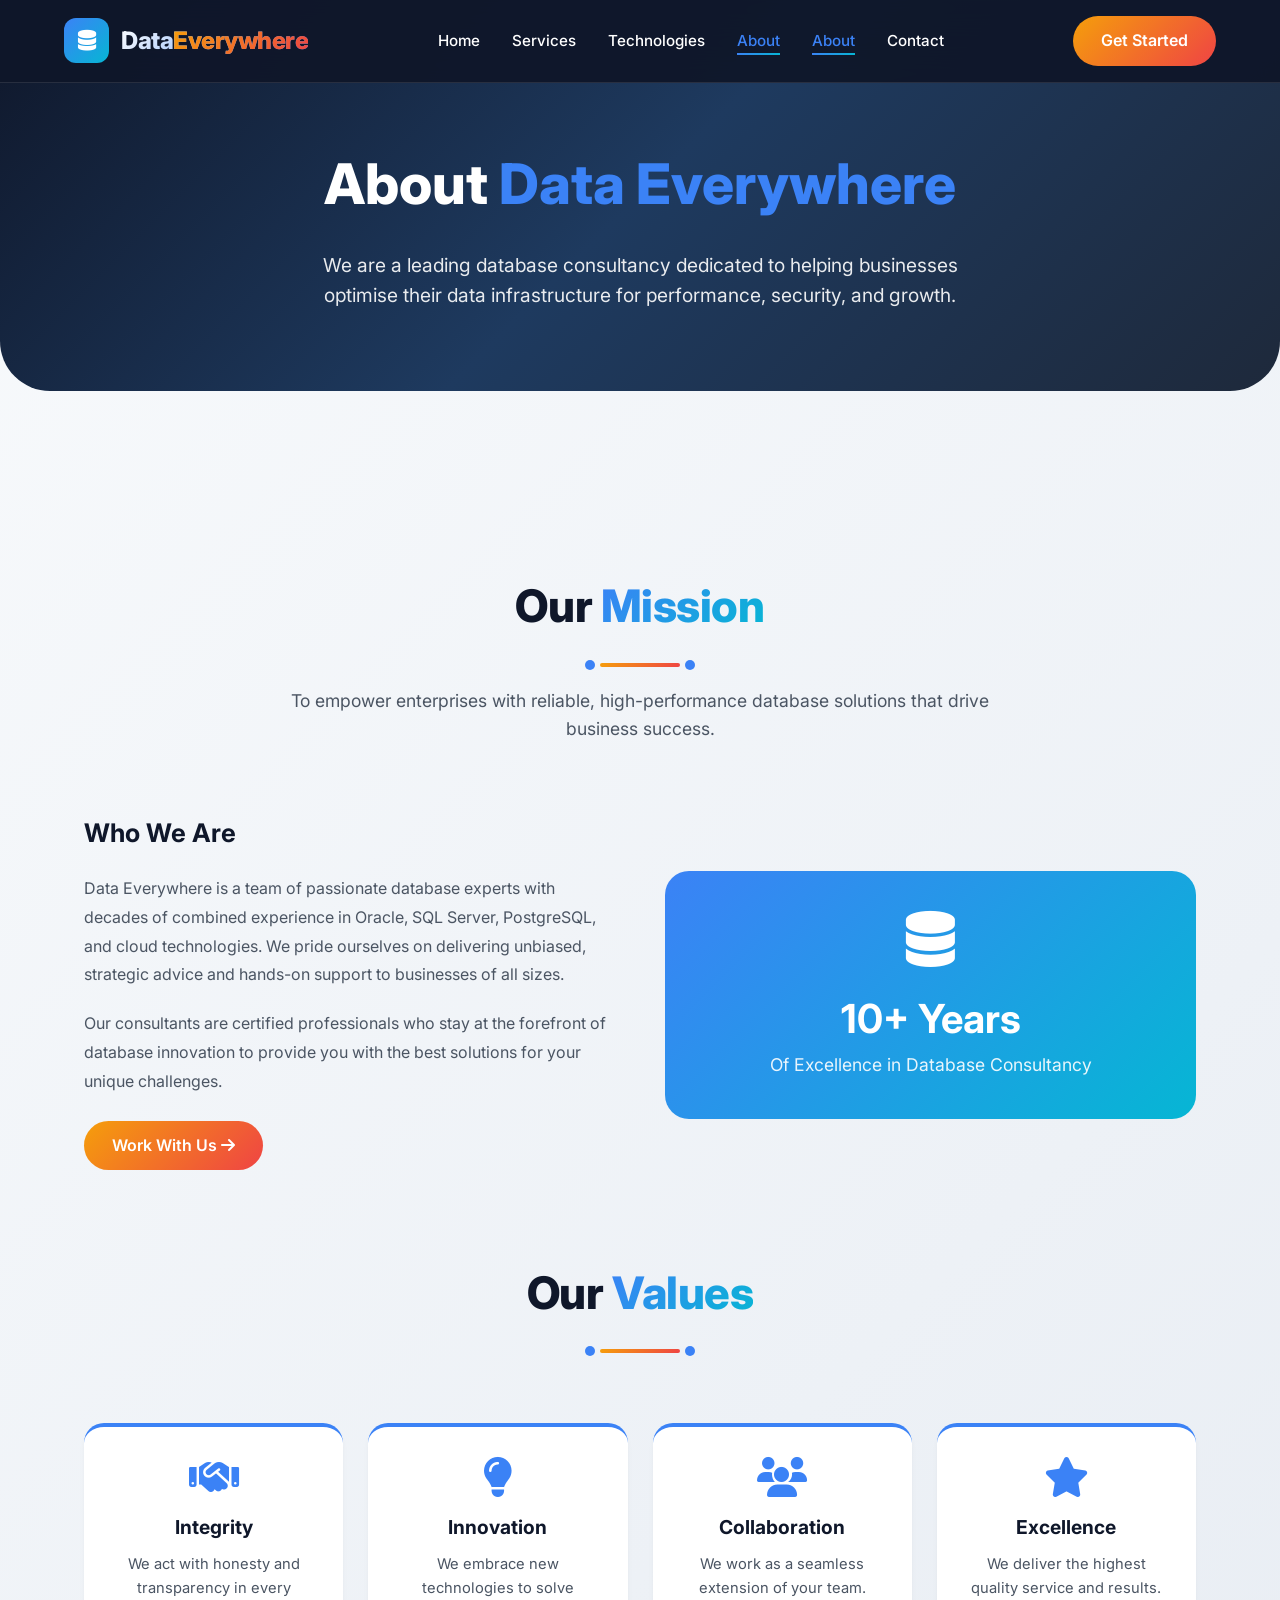
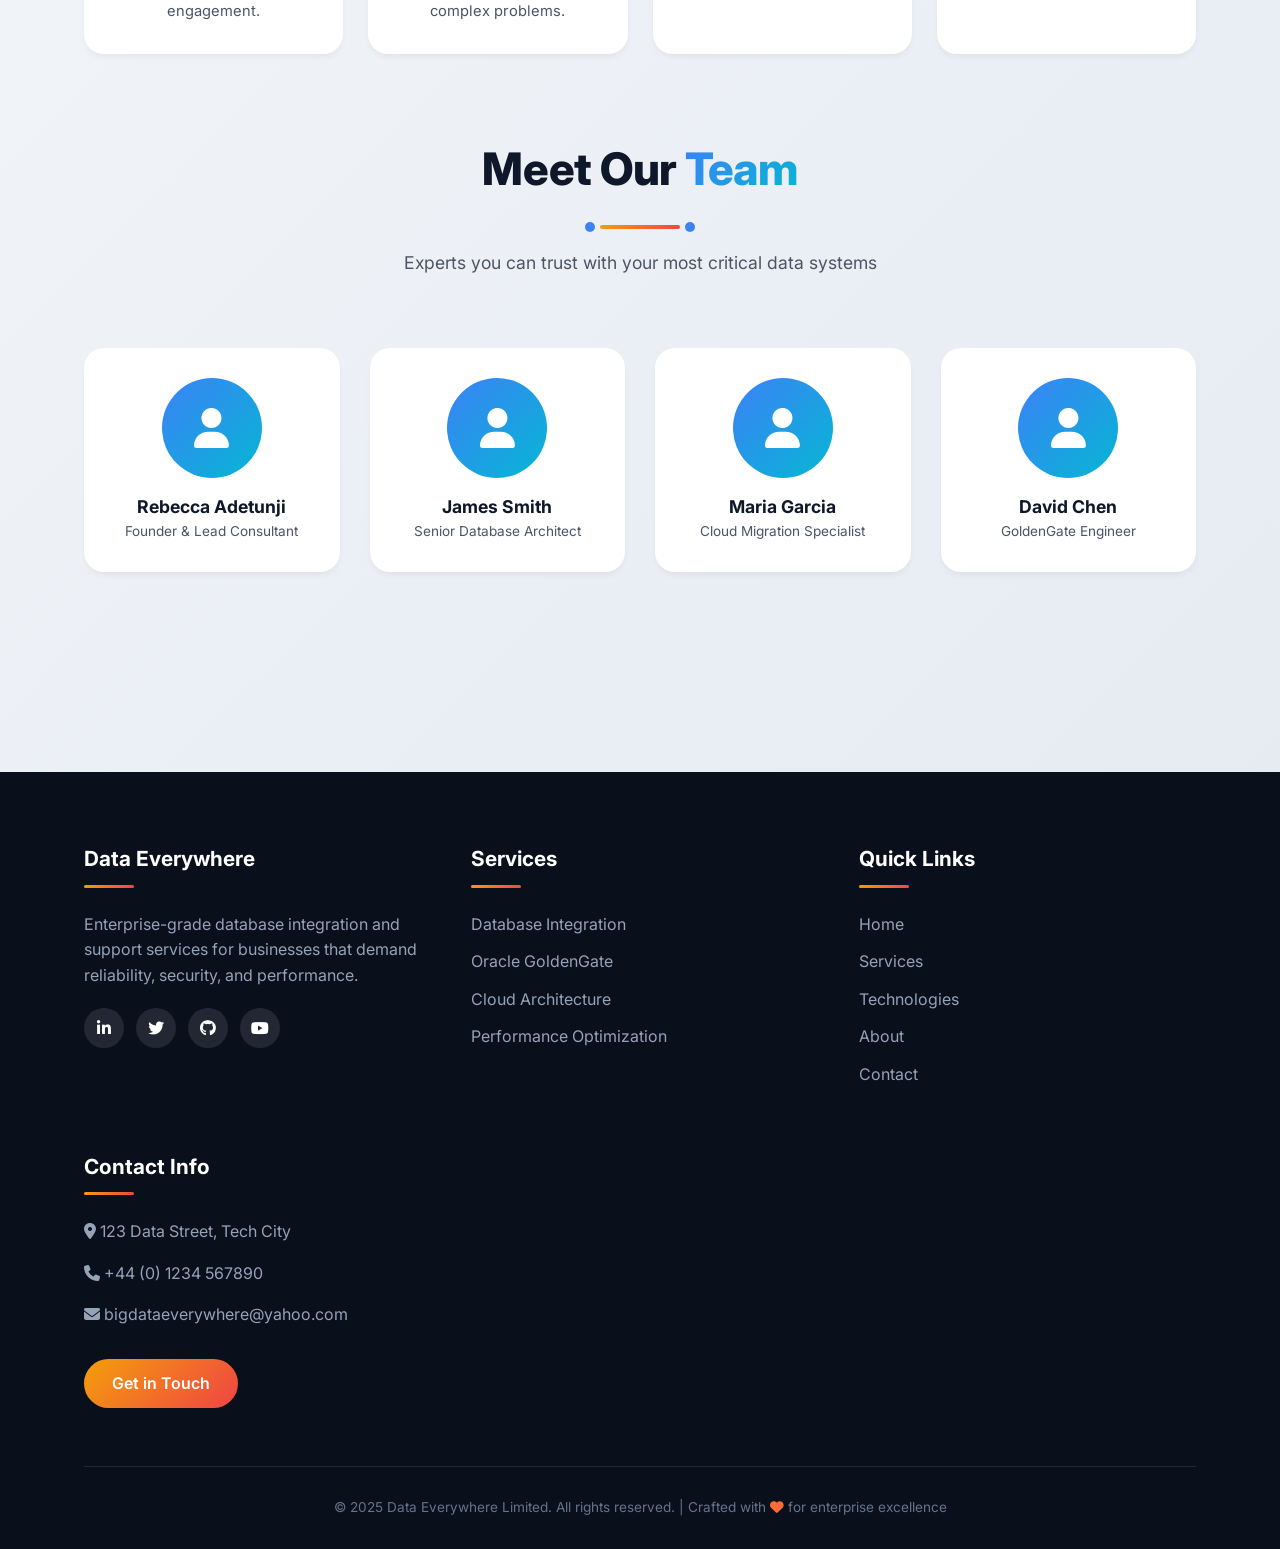
==== about.html @ 951aba43 "changed all the files based on a website" ====
<!DOCTYPE html>
<html lang="en">
<head>
  <meta charset="UTF-8" />
  <meta name="viewport" content="width=device-width, initial-scale=1.0" />
  <title>About Us | Data Everywhere Limited</title>
  <link href="https://fonts.googleapis.com/css2?family=Inter:wght@300;400;500;600;700;800&display=swap" rel="stylesheet" />
  <link rel="stylesheet" href="https://cdnjs.cloudflare.com/ajax/libs/font-awesome/6.4.0/css/all.min.css" />
  <link rel="stylesheet" href="css/style.css" />
  <style>
    .about-header {
      background: var(--gradient-hero);
      color: white;
      padding: 140px 0 80px;
      text-align: center;
      border-radius: 0 0 50px 50px;
      margin-bottom: 80px;
    }
    .about-header h1 { font-size: 3.5rem; font-weight: 800; }
    .about-header h1 span { color: var(--secondary); }
    .about-header p { font-size: 1.2rem; max-width: 700px; margin: 20px auto 0; opacity: 0.9; }
    .about-grid {
      display: grid;
      grid-template-columns: 1fr 1fr;
      gap: 50px;
      align-items: center;
      margin: 40px 0;
    }
    .about-grid .highlight-box {
      background: var(--gradient-cyan);
      color: white;
      padding: 40px;
      border-radius: 24px;
      text-align: center;
    }
    .about-grid .highlight-box i { font-size: 3.5rem; margin-bottom: 20px; }
    .values-grid {
      display: grid;
      grid-template-columns: repeat(auto-fit, minmax(220px, 1fr));
      gap: 25px;
      margin: 40px 0;
    }
    .value-card {
      background: var(--bg-card);
      padding: 30px;
      border-radius: 20px;
      text-align: center;
      box-shadow: var(--shadow-sm);
      border-top: 4px solid var(--secondary);
      transition: all 0.3s ease;
    }
    .value-card:hover { transform: translateY(-5px); box-shadow: var(--shadow-md); }
    .value-card i { font-size: 2.5rem; color: var(--secondary); margin-bottom: 15px; }
    .value-card h4 { color: var(--primary); font-size: 1.2rem; margin-bottom: 10px; }
    .value-card p { color: var(--text-light); font-size: 0.92rem; line-height: 1.6; }
    .team-grid {
      display: grid;
      grid-template-columns: repeat(auto-fit, minmax(220px, 1fr));
      gap: 30px;
      margin-top: 40px;
    }
    .team-member {
      background: var(--bg-card);
      text-align: center;
      padding: 30px 20px;
      border-radius: 20px;
      box-shadow: var(--shadow-sm);
      transition: all 0.3s ease;
    }
    .team-member:hover { transform: translateY(-5px); box-shadow: var(--shadow-md); }
    .team-avatar {
      width: 100px;
      height: 100px;
      border-radius: 50%;
      background: var(--gradient-cyan);
      margin: 0 auto 15px;
      display: flex;
      align-items: center;
      justify-content: center;
      font-size: 2.5rem;
      color: white;
    }
    .team-member h4 { color: var(--primary); font-size: 1.1rem; }
    .team-member p { color: var(--text-light); font-size: 0.85rem; }
    @media (max-width: 768px) {
      .about-grid { grid-template-columns: 1fr; gap: 30px; }
      .about-header h1 { font-size: 2.2rem; }
    }
  </style>
</head>
<body>
  <header>
    <div class="container header-container">
      <a href="index.html" class="logo">
        <div class="logo-icon"><i class="fas fa-database"></i></div>
        <h1>Data<span>Everywhere</span></h1>
      </a>
      <nav>
        <ul id="nav-menu">
          <li><a href="index.html">Home</a></li>
          <li><a href="services.html">Services</a></li>
          <li><a href="technologies.html">Technologies</a></li>
          <li><a href="about.html" class="active">About</a></li>
          <li><a href="about.html">About</a></li> 
          <li><a href="contact.html">Contact</a></li>
        </ul>
      </nav>
      <a href="contact.html" class="cta-button">Get Started</a>
      <button class="mobile-menu-btn" onclick="toggleMenu()"><i class="fas fa-bars"></i></button>
    </div>
  </header>

  <main>
    <section class="about-header">
      <div class="container">
        <h1>About <span>Data Everywhere</span></h1>
        <p>We are a leading database consultancy dedicated to helping businesses optimise their data infrastructure for performance, security, and growth.</p>
      </div>
    </section>

    <div class="container">
      <section class="section">
        <div class="section-title">
          <h2>Our <span>Mission</span></h2>
          <div class="title-line"></div>
          <p>To empower enterprises with reliable, high-performance database solutions that drive business success.</p>
        </div>

        <div class="about-grid">
          <div>
            <h3 style="color: var(--primary); font-size: 1.6rem; margin-bottom: 20px;">Who We Are</h3>
            <p style="color: var(--text-light); line-height: 1.8;">Data Everywhere is a team of passionate database experts with decades of combined experience in Oracle, SQL Server, PostgreSQL, and cloud technologies. We pride ourselves on delivering unbiased, strategic advice and hands-on support to businesses of all sizes.</p>
            <p style="color: var(--text-light); line-height: 1.8; margin-top: 20px;">Our consultants are certified professionals who stay at the forefront of database innovation to provide you with the best solutions for your unique challenges.</p>
            <a href="contact.html" class="cta-button" style="margin-top: 25px;">Work With Us <i class="fas fa-arrow-right"></i></a>
          </div>
          <div class="highlight-box">
            <i class="fas fa-database"></i>
            <h3 style="font-size: 2.5rem;">10+ Years</h3>
            <p style="font-size: 1.1rem; opacity: 0.9;">Of Excellence in Database Consultancy</p>
          </div>
        </div>

        <div class="section-title" style="margin-top: 80px;">
          <h2>Our <span>Values</span></h2>
          <div class="title-line"></div>
        </div>
        <div class="values-grid">
          <div class="value-card"><i class="fas fa-handshake"></i><h4>Integrity</h4><p>We act with honesty and transparency in every engagement.</p></div>
          <div class="value-card"><i class="fas fa-lightbulb"></i><h4>Innovation</h4><p>We embrace new technologies to solve complex problems.</p></div>
          <div class="value-card"><i class="fas fa-users"></i><h4>Collaboration</h4><p>We work as a seamless extension of your team.</p></div>
          <div class="value-card"><i class="fas fa-star"></i><h4>Excellence</h4><p>We deliver the highest quality service and results.</p></div>
        </div>

        <div class="section-title" style="margin-top: 80px;">
          <h2>Meet Our <span>Team</span></h2>
          <div class="title-line"></div>
          <p>Experts you can trust with your most critical data systems</p>
        </div>
        <div class="team-grid">
          <div class="team-member"><div class="team-avatar"><i class="fas fa-user"></i></div><h4>Rebecca Adetunji</h4><p>Founder & Lead Consultant</p></div>
          <div class="team-member"><div class="team-avatar"><i class="fas fa-user"></i></div><h4>James Smith</h4><p>Senior Database Architect</p></div>
          <div class="team-member"><div class="team-avatar"><i class="fas fa-user"></i></div><h4>Maria Garcia</h4><p>Cloud Migration Specialist</p></div>
          <div class="team-member"><div class="team-avatar"><i class="fas fa-user"></i></div><h4>David Chen</h4><p>GoldenGate Engineer</p></div>
        </div>
      </section>
    </div>
  </main>

  <footer>
    <div class="container">
      <div class="footer-content">
        <div class="footer-column">
          <h3>Data Everywhere</h3>
          <p>Enterprise-grade database integration and support services for businesses that demand reliability, security, and performance.</p>
          <div class="social-links">
            <a href="#"><i class="fab fa-linkedin-in"></i></a>
            <a href="#"><i class="fab fa-twitter"></i></a>
            <a href="#"><i class="fab fa-github"></i></a>
            <a href="#"><i class="fab fa-youtube"></i></a>
          </div>
        </div>
        <div class="footer-column">
          <h3>Services</h3>
          <ul class="footer-links">
            <li><a href="database-integration.html">Database Integration</a></li>
            <li><a href="oracle-goldengate.html">Oracle GoldenGate</a></li>
            <li><a href="cloud-migration.html">Cloud Architecture</a></li>
            <li><a href="performance-optimization.html">Performance Optimization</a></li>
          </ul>
        </div>
        <div class="footer-column">
          <h3>Quick Links</h3>
          <ul class="footer-links">
            <li><a href="index.html">Home</a></li>
            <li><a href="services.html">Services</a></li>
            <li><a href="technologies.html">Technologies</a></li>
            <li><a href="about.html">About</a></li>
            <li><a href="contact.html">Contact</a></li>
          </ul>
        </div>
        <div class="footer-column">
          <h3>Contact Info</h3>
          <p><i class="fas fa-map-marker-alt"></i> 123 Data Street, Tech City</p>
          <p><i class="fas fa-phone"></i> +44 (0) 1234 567890</p>
          <p><i class="fas fa-envelope"></i> bigdataeverywhere@yahoo.com</p>
          <a href="contact.html" class="cta-button" style="margin-top: 15px; display: inline-block;">Get in Touch</a>
        </div>
      </div>
      <div class="copyright">
        <p>&copy; 2025 Data Everywhere Limited. All rights reserved. | Crafted with <i class="fas fa-heart" style="color: #ff6b35;"></i> for enterprise excellence</p>
      </div>
    </div>
  </footer>

  <script src="js/main.js"></script>
</body>
</html>
---- css/style.css ----
:root {
  --primary-dark: #0a0f1c;
  --primary: #0f172a;
  --primary-light: #1e293b;
  --secondary: #3b82f6;
  --secondary-dark: #2563eb;
  --accent: #f59e0b;
  --accent-light: #fbbf24;
  --success: #10b981;
  --warning: #ef4444;
  --text-dark: #1f2937;
  --text-light: #4b5563;
  --text-white: #ffffff;
  --bg-light: #f3f4f6;
  --bg-card: #ffffff;
  --glass: rgba(255, 255, 255, 0.1);
  --glass-border: rgba(255, 255, 255, 0.2);
  --shadow-sm: 0 4px 6px -1px rgba(0, 0, 0, 0.05);
  --shadow-md: 0 10px 15px -3px rgba(0, 0, 0, 0.1);
  --shadow-lg: 0 25px 50px -12px rgba(0, 0, 0, 0.25);
  --shadow-glow: 0 0 20px rgba(59, 130, 246, 0.3);
  --gradient-primary: linear-gradient(135deg, #1e293b 0%, #0f172a 100%);
  --gradient-hero: linear-gradient(135deg, #0f172a 0%, #1e3a5f 50%, #1e293b 100%);
  --gradient-accent: linear-gradient(135deg, #f59e0b 0%, #ef4444 100%);
  --gradient-cyan: linear-gradient(135deg, #3b82f6 0%, #06b6d4 100%);
}

* {
  margin: 0;
  padding: 0;
  box-sizing: border-box;
}

html {
  scroll-behavior: smooth;
}

body {
  font-family: 'Inter', sans-serif;
  color: var(--text-dark);
  background: linear-gradient(135deg, #f8fafc 0%, #e2e8f0 100%);
  line-height: 1.6;
  overflow-x: hidden;
}

.container {
  width: 90%;
  max-width: 1280px;
  margin: 0 auto;
  padding: 0 20px;
}

/* Header Styles */
header {
  background: rgba(15, 23, 42, 0.95);
  backdrop-filter: blur(20px);
  position: fixed;
  width: 100%;
  top: 0;
  z-index: 1000;
  transition: all 0.3s ease;
  border-bottom: 1px solid rgba(255, 255, 255, 0.1);
}

header.scrolled {
  background: rgba(15, 23, 42, 0.98);
  box-shadow: var(--shadow-lg);
}

.header-container {
  display: flex;
  justify-content: space-between;
  align-items: center;
  padding: 16px 0;
}

.logo {
  display: flex;
  align-items: center;
  gap: 12px;
  text-decoration: none;
  position: relative;
}

.logo-icon {
  width: 45px;
  height: 45px;
  background: var(--gradient-cyan);
  border-radius: 12px;
  display: flex;
  align-items: center;
  justify-content: center;
  font-weight: 800;
  font-size: 1.3rem;
  color: white;
}

.logo h1 {
  font-size: 1.5rem;
  font-weight: 800;
  background: linear-gradient(135deg, #ffffff, #3b82f6);
  -webkit-background-clip: text;
  background-clip: text;
  color: transparent;
  letter-spacing: -0.02em;
}

.logo span {
  background: linear-gradient(135deg, #f59e0b, #ef4444);
  -webkit-background-clip: text;
  background-clip: text;
  color: transparent;
}

nav ul {
  display: flex;
  list-style: none;
  gap: 2rem;
}

nav ul li a {
  text-decoration: none;
  color: var(--text-white);
  font-weight: 500;
  transition: all 0.3s ease;
  position: relative;
  font-size: 0.95rem;
}

nav ul li a::before {
  content: '';
  position: absolute;
  bottom: -5px;
  left: 0;
  width: 0;
  height: 2px;
  background: var(--gradient-cyan);
  transition: width 0.3s ease;
}

nav ul li a:hover::before,
nav ul li a.active::before {
  width: 100%;
}

nav ul li a:hover,
nav ul li a.active {
  color: #3b82f6;
}

.cta-button {
  background: var(--gradient-accent);
  color: white;
  border: none;
  padding: 12px 28px;
  border-radius: 40px;
  font-weight: 600;
  cursor: pointer;
  transition: all 0.3s ease;
  text-decoration: none;
  display: inline-block;
  position: relative;
  overflow: hidden;
  z-index: 1;
}

.cta-button::before {
  content: '';
  position: absolute;
  top: 0;
  left: -100%;
  width: 100%;
  height: 100%;
  background: linear-gradient(90deg, transparent, rgba(255, 255, 255, 0.3), transparent);
  transition: left 0.5s ease;
  z-index: -1;
}

.cta-button:hover::before {
  left: 100%;
}

.cta-button:hover {
  transform: translateY(-2px);
  box-shadow: 0 10px 25px rgba(245, 158, 11, 0.4);
}

.mobile-menu-btn {
  display: none;
  background: none;
  border: none;
  font-size: 1.5rem;
  cursor: pointer;
  color: var(--text-white);
}

/* Hero Section */
.hero {
  background: var(--gradient-hero);
  color: var(--text-white);
  padding: 160px 0 120px;
  position: relative;
  overflow: hidden;
  border-radius: 0 0 50px 50px;
}

.hero::before {
  content: '';
  position: absolute;
  top: 0;
  left: 0;
  right: 0;
  bottom: 0;
  background: url("data:image/svg+xml,%3Csvg xmlns='http://www.w3.org/2000/svg' viewBox='0 0 100 100'%3E%3Cpath fill='rgba(59,130,246,0.1)' d='M10 50 L20 30 L40 40 L60 20 L80 35 L90 55 L70 75 L50 70 L30 80 L10 65 Z'/%3E%3C/svg%3E");
  background-size: 60px;
  opacity: 0.5;
}

.hero-content {
  position: relative;
  z-index: 2;
  max-width: 700px;
  animation: fadeInUp 1s ease;
}

@keyframes fadeInUp {
  from {
    opacity: 0;
    transform: translateY(40px);
  }
  to {
    opacity: 1;
    transform: translateY(0);
  }
}

.hero h2 {
  font-size: 4rem;
  line-height: 1.2;
  margin-bottom: 24px;
  font-weight: 800;
  letter-spacing: -0.02em;
}

.hero h2 span {
  background: linear-gradient(135deg, #3b82f6, #06b6d4);
  -webkit-background-clip: text;
  background-clip: text;
  color: transparent;
}

.hero p {
  font-size: 1.2rem;
  margin-bottom: 32px;
  opacity: 0.95;
  color: #e2e8f0;
}

.hero-buttons {
  display: flex;
  gap: 20px;
  flex-wrap: wrap;
}

.secondary-button {
  background: rgba(255, 255, 255, 0.1);
  backdrop-filter: blur(10px);
  color: white;
  border: 1px solid rgba(255, 255, 255, 0.2);
  padding: 12px 28px;
  border-radius: 40px;
  font-weight: 600;
  cursor: pointer;
  transition: all 0.3s ease;
  text-decoration: none;
  display: inline-block;
}

.secondary-button:hover {
  background: rgba(59, 130, 246, 0.3);
  transform: translateY(-2px);
  border-color: #3b82f6;
}

/* Floating Stats */
.floating-stats {
  position: absolute;
  right: 5%;
  top: 50%;
  transform: translateY(-50%);
  z-index: 2;
}

.stat-card {
  background: rgba(255, 255, 255, 0.1);
  backdrop-filter: blur(10px);
  border-radius: 20px;
  padding: 20px 30px;
  text-align: center;
  margin: 15px 0;
  animation: floatStat 3s ease-in-out infinite;
}

.stat-card:nth-child(1) { animation-delay: 0s; }
.stat-card:nth-child(2) { animation-delay: 1s; }
.stat-card:nth-child(3) { animation-delay: 2s; }

@keyframes floatStat {
  0%, 100% { transform: translateY(0); }
  50% { transform: translateY(-15px); }
}

.stat-number {
  font-size: 2.5rem;
  font-weight: 800;
  background: linear-gradient(135deg, #fbbf24, #ef4444);
  -webkit-background-clip: text;
  background-clip: text;
  color: transparent;
}

.stat-label {
  font-size: 0.8rem;
  color: rgba(255, 255, 255, 0.8);
  margin-top: 5px;
}

/* Section Styles */
.section {
  padding: 100px 0;
}

.section-title {
  text-align: center;
  margin-bottom: 70px;
}

.section-title h2 {
  font-size: 2.8rem;
  color: var(--primary);
  margin-bottom: 16px;
  font-weight: 800;
  letter-spacing: -0.01em;
}

.section-title h2 span {
  background: linear-gradient(135deg, #3b82f6, #06b6d4);
  -webkit-background-clip: text;
  background-clip: text;
  color: transparent;
}

.section-title .title-line {
  width: 80px;
  height: 4px;
  background: var(--gradient-accent);
  margin: 20px auto;
  border-radius: 2px;
  position: relative;
}

.section-title .title-line::before,
.section-title .title-line::after {
  content: '';
  position: absolute;
  width: 10px;
  height: 10px;
  background: #3b82f6;
  border-radius: 50%;
  top: -3px;
}

.section-title .title-line::before {
  left: -15px;
}

.section-title .title-line::after {
  right: -15px;
}

.section-title p {
  color: var(--text-light);
  max-width: 700px;
  margin: 16px auto 0;
  font-size: 1.1rem;
}

/* Services Grid */
.services-grid {
  display: grid;
  grid-template-columns: repeat(auto-fit, minmax(320px, 1fr));
  gap: 35px;
}

.service-card {
  background: var(--bg-card);
  border-radius: 24px;
  overflow: hidden;
  box-shadow: var(--shadow-md);
  transition: all 0.4s cubic-bezier(0.175, 0.885, 0.32, 1.275);
  position: relative;
  cursor: pointer;
}

.service-card::before {
  content: '';
  position: absolute;
  top: 0;
  left: 0;
  width: 100%;
  height: 5px;
  background: var(--gradient-cyan);
  transform: scaleX(0);
  transition: transform 0.4s ease;
}

.service-card:hover::before {
  transform: scaleX(1);
}

.service-card:hover {
  transform: translateY(-10px);
  box-shadow: var(--shadow-lg);
}

.service-icon {
  background: var(--gradient-primary);
  color: white;
  height: 120px;
  display: flex;
  align-items: center;
  justify-content: center;
  font-size: 3rem;
  transition: all 0.3s ease;
}

.service-card:hover .service-icon {
  background: var(--gradient-cyan);
}

.service-content {
  padding: 30px;
}

.service-content h3 {
  color: var(--primary);
  margin-bottom: 12px;
  font-size: 1.4rem;
  font-weight: 700;
}

.service-content p {
  color: var(--text-light);
  margin-bottom: 20px;
  line-height: 1.6;
}

.secondary-button-dark {
  background: transparent;
  color: #3b82f6;
  border: 2px solid #3b82f6;
  padding: 10px 24px;
  border-radius: 40px;
  font-weight: 600;
  cursor: pointer;
  transition: all 0.3s ease;
  text-decoration: none;
  display: inline-block;
}

.secondary-button-dark:hover {
  background: #3b82f6;
  color: white;
  transform: translateX(5px);
}

/* Tech Stack */
.tech-stack {
  background: linear-gradient(135deg, var(--primary-dark), var(--primary));
  padding: 70px;
  border-radius: 40px;
}

.tech-grid {
  display: flex;
  flex-wrap: wrap;
  justify-content: center;
  gap: 50px;
}

.tech-item {
  display: flex;
  flex-direction: column;
  align-items: center;
  width: 120px;
  cursor: pointer;
}

.tech-icon {
  width: 90px;
  height: 90px;
  background: rgba(255, 255, 255, 0.1);
  border-radius: 50%;
  display: flex;
  align-items: center;
  justify-content: center;
  margin-bottom: 16px;
  font-size: 2.5rem;
  color: #3b82f6;
  transition: all 0.3s ease;
  border: 1px solid rgba(255, 255, 255, 0.2);
}

.tech-item:hover .tech-icon {
  transform: scale(1.1) rotate(5deg);
  background: var(--gradient-cyan);
  color: white;
  box-shadow: var(--shadow-glow);
}

.tech-name {
  font-weight: 600;
  color: white;
  font-size: 0.9rem;
}

/* Testimonials */
.testimonials-section {
  background: linear-gradient(135deg, #1e293b, #0f172a);
  padding: 80px 0;
  border-radius: 40px;
  position: relative;
  overflow: hidden;
}

.testimonial-slider {
  max-width: 800px;
  margin: 0 auto;
  position: relative;
  min-height: 320px;
}

.testimonial {
  position: absolute;
  top: 0;
  left: 0;
  width: 100%;
  padding: 40px;
  background: rgba(255, 255, 255, 0.08);
  backdrop-filter: blur(10px);
  border-radius: 30px;
  opacity: 0;
  transition: opacity 0.6s ease, transform 0.6s ease;
  transform: translateX(40px);
  pointer-events: none;
  border: 1px solid rgba(255, 255, 255, 0.1);
}

.testimonial.active {
  opacity: 1;
  transform: translateX(0);
  pointer-events: auto;
  position: relative;
}

.testimonial-content {
  font-size: 1.2rem;
  font-style: italic;
  margin-bottom: 30px;
  line-height: 1.7;
  color: var(--text-white);
}

.testimonial-author {
  display: flex;
  align-items: center;
  gap: 16px;
}

.author-avatar {
  width: 60px;
  height: 60px;
  border-radius: 50%;
  background: var(--gradient-accent);
  display: flex;
  align-items: center;
  justify-content: center;
  font-weight: 700;
  font-size: 1.3rem;
  color: white;
}

.author-info h4 {
  font-size: 1.1rem;
  margin-bottom: 4px;
  font-weight: 600;
  color: white;
}

.author-info p {
  color: rgba(255, 255, 255, 0.7);
  font-size: 0.85rem;
}

.testimonial-nav {
  display: flex;
  justify-content: center;
  gap: 12px;
  margin-top: 40px;
}

.nav-dot {
  width: 12px;
  height: 12px;
  border-radius: 50%;
  background: rgba(255, 255, 255, 0.3);
  cursor: pointer;
  transition: all 0.3s ease;
}

.nav-dot:hover {
  background: #f59e0b;
  transform: scale(1.2);
}

.nav-dot.active {
  background: #3b82f6;
  width: 30px;
  border-radius: 6px;
}

/* CTA Section */
.cta-section {
  background: linear-gradient(135deg, #2563eb, #06b6d4);
  padding: 80px 0;
  text-align: center;
  border-radius: 40px;
  position: relative;
  overflow: hidden;
}

.cta-section::before {
  content: '';
  position: absolute;
  top: -50%;
  left: -50%;
  width: 200%;
  height: 200%;
  background: radial-gradient(circle, rgba(255, 255, 255, 0.15) 0%, transparent 70%);
  animation: rotate 20s linear infinite;
}

@keyframes rotate {
  from { transform: rotate(0deg); }
  to { transform: rotate(360deg); }
}

.cta-section h2 {
  font-size: 2.8rem;
  margin-bottom: 20px;
  font-weight: 800;
  color: white;
  position: relative;
  z-index: 1;
}

.cta-section p {
  max-width: 600px;
  margin: 0 auto 30px;
  font-size: 1.1rem;
  color: rgba(255, 255, 255, 0.95);
  position: relative;
  z-index: 1;
}

/* Contact Form */
.contact-form {
  background: var(--bg-card);
  padding: 50px;
  border-radius: 30px;
  box-shadow: var(--shadow-lg);
  max-width: 800px;
  margin: 0 auto;
}

.form-group {
  margin-bottom: 25px;
}

.form-group label {
  display: block;
  margin-bottom: 8px;
  font-weight: 600;
  color: var(--primary);
}

.form-group input,
.form-group textarea {
  width: 100%;
  padding: 14px 18px;
  border: 2px solid #e2e8f0;
  border-radius: 12px;
  font-size: 1rem;
  transition: all 0.3s ease;
  font-family: inherit;
}

.form-group input:focus,
.form-group textarea:focus {
  outline: none;
  border-color: #3b82f6;
  box-shadow: 0 0 0 3px rgba(59, 130, 246, 0.1);
}

.form-group input:hover,
.form-group textarea:hover {
  border-color: #3b82f6;
}

/* Footer */
footer {
  background: var(--primary-dark);
  color: var(--text-white);
  padding: 70px 0 30px;
  margin-top: 100px;
}

.footer-content {
  display: grid;
  grid-template-columns: repeat(auto-fit, minmax(260px, 1fr));
  gap: 50px;
  margin-bottom: 50px;
}

.footer-column h3 {
  font-size: 1.3rem;
  margin-bottom: 24px;
  position: relative;
  padding-bottom: 12px;
  font-weight: 700;
  color: white;
}

.footer-column h3::after {
  content: '';
  position: absolute;
  bottom: 0;
  left: 0;
  width: 50px;
  height: 3px;
  background: var(--gradient-accent);
  border-radius: 2px;
}

.footer-column p {
  color: #94a3b8;
  margin-bottom: 16px;
  line-height: 1.6;
}

.footer-links {
  list-style: none;
}

.footer-links li {
  margin-bottom: 12px;
}

.footer-links a {
  color: #94a3b8;
  text-decoration: none;
  transition: all 0.3s ease;
  cursor: pointer;
}

.footer-links a:hover {
  color: #f59e0b;
  padding-left: 8px;
}

.social-links {
  display: flex;
  gap: 12px;
  margin-top: 20px;
}

.social-links a {
  display: flex;
  align-items: center;
  justify-content: center;
  width: 40px;
  height: 40px;
  border-radius: 50%;
  background: rgba(255, 255, 255, 0.1);
  color: var(--text-white);
  transition: all 0.3s ease;
  text-decoration: none;
}

.social-links a:hover {
  background: var(--gradient-accent);
  transform: translateY(-3px);
}

.copyright {
  text-align: center;
  padding-top: 30px;
  border-top: 1px solid rgba(255, 255, 255, 0.1);
  color: #64748b;
  font-size: 0.85rem;
}

/* Responsive */
@media (max-width: 992px) {
  .hero h2 { font-size: 3rem; }
  .floating-stats { display: none; }
  .section-title h2 { font-size: 2.3rem; }
  .tech-stack { padding: 40px; }
}

@media (max-width: 768px) {
  nav ul {
    display: none;
    position: absolute;
    top: 77px;
    left: 0;
    width: 100%;
    background: var(--primary-dark);
    flex-direction: column;
    padding: 24px;
    gap: 1rem;
    border-radius: 0 0 20px 20px;
    z-index: 999;
  }
  nav ul.show { display: flex; }
  .mobile-menu-btn { display: block; }
  .hero { text-align: center; padding: 140px 0 80px; }
  .hero-content { margin: 0 auto; }
  .hero-buttons { justify-content: center; flex-direction: column; align-items: center; }
  .hero h2 { font-size: 2rem; }
  .section-title h2 { font-size: 1.8rem; }
  .contact-form { padding: 30px; }
  .testimonial { padding: 30px; }
  .testimonial-content { font-size: 1rem; }
  .cta-section h2 { font-size: 1.8rem; }
  .tech-grid { gap: 30px; }
  .tech-item { width: 90px; }
  .tech-icon { width: 70px; height: 70px; font-size: 1.8rem; }
}

@media (max-width: 576px) {
  .container { width: 92%; }
  .hero h2 { font-size: 1.8rem; }
  .section { padding: 60px 0; }
  .services-grid { gap: 20px; }
}

/* ============================================ */
/* Sub-Page Shared Styles                       */
/* ============================================ */
.subpage-hero {
  background: var(--gradient-hero);
  color: white;
  padding: 160px 0 80px;
  position: relative;
  overflow: hidden;
}
.subpage-hero::before {
  content: "";
  position: absolute;
  inset: 0;
  background: radial-gradient(circle at 20% 20%, rgba(59,130,246,0.25), transparent 40%),
              radial-gradient(circle at 80% 60%, rgba(245,158,11,0.18), transparent 45%);
  pointer-events: none;
}
.subpage-hero .container { position: relative; z-index: 1; }
.breadcrumb {
  display: flex;
  gap: 8px;
  font-size: 0.9rem;
  margin-bottom: 18px;
  color: rgba(255,255,255,0.75);
  flex-wrap: wrap;
}
.breadcrumb a { color: var(--secondary); text-decoration: none; }
.breadcrumb a:hover { color: var(--accent-light); }
.breadcrumb span { color: rgba(255,255,255,0.5); }
.subpage-hero h1 {
  font-size: clamp(2rem, 4vw, 3.4rem);
  font-weight: 800;
  line-height: 1.15;
  margin-bottom: 18px;
  max-width: 820px;
}
.subpage-hero h1 span { color: var(--accent-light); }
.subpage-hero .lead {
  font-size: 1.15rem;
  line-height: 1.7;
  max-width: 720px;
  color: rgba(255,255,255,0.85);
  margin-bottom: 28px;
}
.subpage-hero .hero-meta {
  display: flex;
  gap: 24px;
  flex-wrap: wrap;
  margin-top: 28px;
}
.hero-meta-item {
  display: flex;
  align-items: center;
  gap: 10px;
  color: rgba(255,255,255,0.9);
  font-size: 0.95rem;
}
.hero-meta-item i { color: var(--accent-light); font-size: 1.1rem; }

.sub-section { padding: 80px 0; }
.sub-section.alt { background: var(--bg-light); }
.sub-heading {
  font-size: clamp(1.6rem, 2.4vw, 2.2rem);
  color: var(--primary);
  margin-bottom: 14px;
  font-weight: 800;
}
.sub-heading span { color: var(--secondary); }
.sub-subheading {
  color: var(--text-light);
  font-size: 1.05rem;
  margin-bottom: 40px;
  max-width: 680px;
  line-height: 1.7;
}

.feature-grid {
  display: grid;
  grid-template-columns: repeat(auto-fit, minmax(260px, 1fr));
  gap: 24px;
}
.feature-tile {
  background: var(--bg-card);
  border-radius: 18px;
  padding: 28px;
  box-shadow: var(--shadow-sm);
  border: 1px solid rgba(15,23,42,0.06);
  transition: transform 0.3s ease, box-shadow 0.3s ease;
}
.feature-tile:hover {
  transform: translateY(-6px);
  box-shadow: var(--shadow-md);
  border-color: var(--secondary);
}
.feature-tile .ft-icon {
  width: 52px; height: 52px;
  border-radius: 14px;
  background: var(--gradient-cyan);
  color: white;
  display: flex; align-items: center; justify-content: center;
  font-size: 1.3rem;
  margin-bottom: 16px;
}
.feature-tile h4 {
  font-size: 1.15rem;
  color: var(--primary);
  margin-bottom: 10px;
  font-weight: 700;
}
.feature-tile p {
  color: var(--text-light);
  font-size: 0.95rem;
  line-height: 1.65;
}

.benefit-list {
  display: grid;
  grid-template-columns: repeat(auto-fit, minmax(280px, 1fr));
  gap: 16px;
  list-style: none;
}
.benefit-list li {
  display: flex;
  align-items: flex-start;
  gap: 14px;
  padding: 18px 20px;
  background: var(--bg-card);
  border-radius: 14px;
  border-left: 4px solid var(--secondary);
  box-shadow: var(--shadow-sm);
}
.benefit-list li i {
  color: var(--success);
  font-size: 1.3rem;
  margin-top: 2px;
}
.benefit-list li strong {
  display: block;
  color: var(--primary);
  margin-bottom: 4px;
  font-weight: 700;
}
.benefit-list li span {
  color: var(--text-light);
  font-size: 0.92rem;
  line-height: 1.55;
}

.usecase-grid {
  display: grid;
  grid-template-columns: repeat(auto-fit, minmax(280px, 1fr));
  gap: 22px;
}
.usecase-card {
  background: linear-gradient(135deg, #ffffff 0%, #f8fafc 100%);
  border-radius: 18px;
  padding: 26px;
  border: 1px solid rgba(15,23,42,0.08);
  position: relative;
  overflow: hidden;
}
.usecase-card::before {
  content: "";
  position: absolute;
  top: 0; left: 0;
  width: 6px; height: 100%;
  background: var(--gradient-accent);
}
.usecase-card h4 {
  color: var(--primary);
  font-size: 1.1rem;
  font-weight: 700;
  margin-bottom: 10px;
}
.usecase-card p {
  color: var(--text-light);
  font-size: 0.93rem;
  line-height: 1.6;
}

.tech-pill-row {
  display: flex;
  flex-wrap: wrap;
  gap: 12px;
}
.tech-pill {
  display: inline-flex;
  align-items: center;
  gap: 8px;
  background: var(--bg-card);
  border: 1px solid rgba(59,130,246,0.25);
  color: var(--primary);
  padding: 10px 18px;
  border-radius: 40px;
  font-size: 0.9rem;
  font-weight: 600;
  transition: all 0.25s ease;
}
.tech-pill:hover {
  background: var(--secondary);
  color: white;
  transform: translateY(-2px);
}
.tech-pill i { color: var(--secondary); }
.tech-pill:hover i { color: white; }

.process-timeline {
  position: relative;
  display: grid;
  grid-template-columns: repeat(auto-fit, minmax(220px, 1fr));
  gap: 20px;
}
.timeline-step {
  background: var(--bg-card);
  border-radius: 18px;
  padding: 26px;
  border-top: 4px solid var(--secondary);
  box-shadow: var(--shadow-sm);
}
.timeline-step .ts-num {
  display: inline-block;
  font-size: 2rem;
  font-weight: 800;
  background: var(--gradient-cyan);
  -webkit-background-clip: text;
  background-clip: text;
  color: transparent;
  margin-bottom: 8px;
  line-height: 1;
}
.timeline-step h4 {
  color: var(--primary);
  margin-bottom: 8px;
  font-weight: 700;
}
.timeline-step p {
  color: var(--text-light);
  font-size: 0.92rem;
  line-height: 1.6;
}

.faq-list { display: flex; flex-direction: column; gap: 14px; }
.faq-item {
  background: var(--bg-card);
  border-radius: 14px;
  border: 1px solid rgba(15,23,42,0.08);
  overflow: hidden;
}
.faq-item summary {
  cursor: pointer;
  padding: 20px 24px;
  font-weight: 600;
  color: var(--primary);
  list-style: none;
  display: flex;
  justify-content: space-between;
  align-items: center;
  gap: 16px;
}
.faq-item summary::-webkit-details-marker { display: none; }
.faq-item summary::after {
  content: "+";
  color: var(--secondary);
  font-size: 1.5rem;
  font-weight: 400;
  transition: transform 0.2s ease;
}
.faq-item[open] summary::after { content: "−"; }
.faq-item p {
  padding: 0 24px 22px;
  color: var(--text-light);
  line-height: 1.7;
  font-size: 0.95rem;
}

.stat-row {
  display: grid;
  grid-template-columns: repeat(auto-fit, minmax(180px, 1fr));
  gap: 20px;
  margin: 30px 0;
}
.stat-block {
  background: var(--bg-card);
  border-radius: 18px;
  padding: 26px 20px;
  text-align: center;
  box-shadow: var(--shadow-sm);
}
.stat-block .num {
  font-size: 2.4rem;
  font-weight: 800;
  background: var(--gradient-cyan);
  -webkit-background-clip: text;
  background-clip: text;
  color: transparent;
  line-height: 1;
}
.stat-block .lbl {
  color: var(--text-light);
  font-size: 0.9rem;
  margin-top: 8px;
}

@media (max-width: 768px) {
  .subpage-hero { padding: 130px 0 60px; }
  .sub-section { padding: 60px 0; }
}
/* ============================================ */
/* Sub-Page Shared Styles                       */
/* ============================================ */
.subpage-hero {
  background: var(--gradient-hero);
  color: white;
  padding: 160px 0 80px;
  position: relative;
  overflow: hidden;
}
.subpage-hero::before {
  content: "";
  position: absolute;
  inset: 0;
  background: radial-gradient(circle at 20% 20%, rgba(59,130,246,0.25), transparent 40%),
              radial-gradient(circle at 80% 60%, rgba(245,158,11,0.18), transparent 45%);
  pointer-events: none;
}
.subpage-hero .container { position: relative; z-index: 1; }
.breadcrumb {
  display: flex;
  gap: 8px;
  font-size: 0.9rem;
  margin-bottom: 18px;
  color: rgba(255,255,255,0.75);
  flex-wrap: wrap;
}
.breadcrumb a { color: var(--secondary); text-decoration: none; }
.breadcrumb a:hover { color: var(--accent-light); }
.breadcrumb span { color: rgba(255,255,255,0.5); }
.subpage-hero h1 {
  font-size: clamp(2rem, 4vw, 3.4rem);
  font-weight: 800;
  line-height: 1.15;
  margin-bottom: 18px;
  max-width: 820px;
}
.subpage-hero h1 span { color: var(--accent-light); }
.subpage-hero .lead {
  font-size: 1.15rem;
  line-height: 1.7;
  max-width: 720px;
  color: rgba(255,255,255,0.85);
  margin-bottom: 28px;
}
.subpage-hero .hero-meta {
  display: flex;
  gap: 24px;
  flex-wrap: wrap;
  margin-top: 28px;
}
.hero-meta-item {
  display: flex;
  align-items: center;
  gap: 10px;
  color: rgba(255,255,255,0.9);
  font-size: 0.95rem;
}
.hero-meta-item i { color: var(--accent-light); font-size: 1.1rem; }

.sub-section { padding: 80px 0; }
.sub-section.alt { background: var(--bg-light); }
.sub-heading {
  font-size: clamp(1.6rem, 2.4vw, 2.2rem);
  color: var(--primary);
  margin-bottom: 14px;
  font-weight: 800;
}
.sub-heading span { color: var(--secondary); }
.sub-subheading {
  color: var(--text-light);
  font-size: 1.05rem;
  margin-bottom: 40px;
  max-width: 680px;
  line-height: 1.7;
}

.feature-grid {
  display: grid;
  grid-template-columns: repeat(auto-fit, minmax(260px, 1fr));
  gap: 24px;
}
.feature-tile {
  background: var(--bg-card);
  border-radius: 18px;
  padding: 28px;
  box-shadow: var(--shadow-sm);
  border: 1px solid rgba(15,23,42,0.06);
  transition: transform 0.3s ease, box-shadow 0.3s ease;
}
.feature-tile:hover {
  transform: translateY(-6px);
  box-shadow: var(--shadow-md);
  border-color: var(--secondary);
}
.feature-tile .ft-icon {
  width: 52px; height: 52px;
  border-radius: 14px;
  background: var(--gradient-cyan);
  color: white;
  display: flex; align-items: center; justify-content: center;
  font-size: 1.3rem;
  margin-bottom: 16px;
}
.feature-tile h4 {
  font-size: 1.15rem;
  color: var(--primary);
  margin-bottom: 10px;
  font-weight: 700;
}
.feature-tile p {
  color: var(--text-light);
  font-size: 0.95rem;
  line-height: 1.65;
}

.benefit-list {
  display: grid;
  grid-template-columns: repeat(auto-fit, minmax(280px, 1fr));
  gap: 16px;
  list-style: none;
}
.benefit-list li {
  display: flex;
  align-items: flex-start;
  gap: 14px;
  padding: 18px 20px;
  background: var(--bg-card);
  border-radius: 14px;
  border-left: 4px solid var(--secondary);
  box-shadow: var(--shadow-sm);
}
.benefit-list li i {
  color: var(--success);
  font-size: 1.3rem;
  margin-top: 2px;
}
.benefit-list li strong {
  display: block;
  color: var(--primary);
  margin-bottom: 4px;
  font-weight: 700;
}
.benefit-list li span {
  color: var(--text-light);
  font-size: 0.92rem;
  line-height: 1.55;
}

.usecase-grid {
  display: grid;
  grid-template-columns: repeat(auto-fit, minmax(280px, 1fr));
  gap: 22px;
}
.usecase-card {
  background: linear-gradient(135deg, #ffffff 0%, #f8fafc 100%);
  border-radius: 18px;
  padding: 26px;
  border: 1px solid rgba(15,23,42,0.08);
  position: relative;
  overflow: hidden;
}
.usecase-card::before {
  content: "";
  position: absolute;
  top: 0; left: 0;
  width: 6px; height: 100%;
  background: var(--gradient-accent);
}
.usecase-card h4 {
  color: var(--primary);
  font-size: 1.1rem;
  font-weight: 700;
  margin-bottom: 10px;
}
.usecase-card p {
  color: var(--text-light);
  font-size: 0.93rem;
  line-height: 1.6;
}

.tech-pill-row {
  display: flex;
  flex-wrap: wrap;
  gap: 12px;
}
.tech-pill {
  display: inline-flex;
  align-items: center;
  gap: 8px;
  background: var(--bg-card);
  border: 1px solid rgba(59,130,246,0.25);
  color: var(--primary);
  padding: 10px 18px;
  border-radius: 40px;
  font-size: 0.9rem;
  font-weight: 600;
  transition: all 0.25s ease;
}
.tech-pill:hover {
  background: var(--secondary);
  color: white;
  transform: translateY(-2px);
}
.tech-pill i { color: var(--secondary); }
.tech-pill:hover i { color: white; }

.process-timeline {
  display: grid;
  grid-template-columns: repeat(auto-fit, minmax(220px, 1fr));
  gap: 20px;
}
.timeline-step {
  background: var(--bg-card);
  border-radius: 18px;
  padding: 26px;
  border-top: 4px solid var(--secondary);
  box-shadow: var(--shadow-sm);
}
.timeline-step .ts-num {
  display: inline-block;
  font-size: 2rem;
  font-weight: 800;
  background: var(--gradient-cyan);
  -webkit-background-clip: text;
  background-clip: text;
  color: transparent;
  margin-bottom: 8px;
  line-height: 1;
}
.timeline-step h4 {
  color: var(--primary);
  margin-bottom: 8px;
  font-weight: 700;
}
.timeline-step p {
  color: var(--text-light);
  font-size: 0.92rem;
  line-height: 1.6;
}

.faq-list { display: flex; flex-direction: column; gap: 14px; }
.faq-item {
  background: var(--bg-card);
  border-radius: 14px;
  border: 1px solid rgba(15,23,42,0.08);
  overflow: hidden;
}
.faq-item summary {
  cursor: pointer;
  padding: 20px 24px;
  font-weight: 600;
  color: var(--primary);
  list-style: none;
  display: flex;
  justify-content: space-between;
  align-items: center;
  gap: 16px;
}
.faq-item summary::-webkit-details-marker { display: none; }
.faq-item summary::after {
  content: "+";
  color: var(--secondary);
  font-size: 1.5rem;
  font-weight: 400;
  transition: transform 0.2s ease;
}
.faq-item[open] summary::after { content: "−"; }
.faq-item p {
  padding: 0 24px 22px;
  color: var(--text-light);
  line-height: 1.7;
  font-size: 0.95rem;
}

.stat-row {
  display: grid;
  grid-template-columns: repeat(auto-fit, minmax(180px, 1fr));
  gap: 20px;
  margin: 30px 0;
}
.stat-block {
  background: var(--bg-card);
  border-radius: 18px;
  padding: 26px 20px;
  text-align: center;
  box-shadow: var(--shadow-sm);
}
.stat-block .num {
  font-size: 2.4rem;
  font-weight: 800;
  background: var(--gradient-cyan);
  -webkit-background-clip: text;
  background-clip: text;
  color: transparent;
  line-height: 1;
}
.stat-block .lbl {
  color: var(--text-light);
  font-size: 0.9rem;
  margin-top: 8px;
}
/* ============================================ */
/* Sub-Page Shared Styles                       */
/* ============================================ */
.subpage-hero {
  background: var(--gradient-hero);
  color: white;
  padding: 160px 0 80px;
  position: relative;
  overflow: hidden;
}
.subpage-hero::before {
  content: "";
  position: absolute;
  inset: 0;
  background: radial-gradient(circle at 20% 20%, rgba(59,130,246,0.25), transparent 40%),
              radial-gradient(circle at 80% 60%, rgba(245,158,11,0.18), transparent 45%);
  pointer-events: none;
}
.subpage-hero .container { position: relative; z-index: 1; }
.breadcrumb {
  display: flex;
  gap: 8px;
  font-size: 0.9rem;
  margin-bottom: 18px;
  color: rgba(255,255,255,0.75);
  flex-wrap: wrap;
}
.breadcrumb a { color: var(--secondary); text-decoration: none; }
.breadcrumb a:hover { color: var(--accent-light); }
.breadcrumb span { color: rgba(255,255,255,0.5); }
.subpage-hero h1 {
  font-size: clamp(2rem, 4vw, 3.4rem);
  font-weight: 800;
  line-height: 1.15;
  margin-bottom: 18px;
  max-width: 820px;
}
.subpage-hero h1 span { color: var(--accent-light); }
.subpage-hero .lead {
  font-size: 1.15rem;
  line-height: 1.7;
  max-width: 720px;
  color: rgba(255,255,255,0.85);
  margin-bottom: 28px;
}
.subpage-hero .hero-meta {
  display: flex;
  gap: 24px;
  flex-wrap: wrap;
  margin-top: 28px;
}
.hero-meta-item {
  display: flex;
  align-items: center;
  gap: 10px;
  color: rgba(255,255,255,0.9);
  font-size: 0.95rem;
}
.hero-meta-item i { color: var(--accent-light); font-size: 1.1rem; }

.sub-section { padding: 80px 0; }
.sub-section.alt { background: var(--bg-light); }
.sub-heading {
  font-size: clamp(1.6rem, 2.4vw, 2.2rem);
  color: var(--primary);
  margin-bottom: 14px;
  font-weight: 800;
}
.sub-heading span { color: var(--secondary); }
.sub-subheading {
  color: var(--text-light);
  font-size: 1.05rem;
  margin-bottom: 40px;
  max-width: 680px;
  line-height: 1.7;
}

.feature-grid {
  display: grid;
  grid-template-columns: repeat(auto-fit, minmax(260px, 1fr));
  gap: 24px;
}
.feature-tile {
  background: var(--bg-card);
  border-radius: 18px;
  padding: 28px;
  box-shadow: var(--shadow-sm);
  border: 1px solid rgba(15,23,42,0.06);
  transition: transform 0.3s ease, box-shadow 0.3s ease;
}
.feature-tile:hover {
  transform: translateY(-6px);
  box-shadow: var(--shadow-md);
  border-color: var(--secondary);
}
.feature-tile .ft-icon {
  width: 52px; height: 52px;
  border-radius: 14px;
  background: var(--gradient-cyan);
  color: white;
  display: flex; align-items: center; justify-content: center;
  font-size: 1.3rem;
  margin-bottom: 16px;
}
.feature-tile h4 {
  font-size: 1.15rem;
  color: var(--primary);
  margin-bottom: 10px;
  font-weight: 700;
}
.feature-tile p {
  color: var(--text-light);
  font-size: 0.95rem;
  line-height: 1.65;
}

.benefit-list {
  display: grid;
  grid-template-columns: repeat(auto-fit, minmax(280px, 1fr));
  gap: 16px;
  list-style: none;
}
.benefit-list li {
  display: flex;
  align-items: flex-start;
  gap: 14px;
  padding: 18px 20px;
  background: var(--bg-card);
  border-radius: 14px;
  border-left: 4px solid var(--secondary);
  box-shadow: var(--shadow-sm);
}
.benefit-list li i {
  color: var(--success);
  font-size: 1.3rem;
  margin-top: 2px;
}
.benefit-list li strong {
  display: block;
  color: var(--primary);
  margin-bottom: 4px;
  font-weight: 700;
}
.benefit-list li span {
  color: var(--text-light);
  font-size: 0.92rem;
  line-height: 1.55;
}

.usecase-grid {
  display: grid;
  grid-template-columns: repeat(auto-fit, minmax(280px, 1fr));
  gap: 22px;
}
.usecase-card {
  background: linear-gradient(135deg, #ffffff 0%, #f8fafc 100%);
  border-radius: 18px;
  padding: 26px;
  border: 1px solid rgba(15,23,42,0.08);
  position: relative;
  overflow: hidden;
}
.usecase-card::before {
  content: "";
  position: absolute;
  top: 0; left: 0;
  width: 6px; height: 100%;
  background: var(--gradient-accent);
}
.usecase-card h4 {
  color: var(--primary);
  font-size: 1.1rem;
  font-weight: 700;
  margin-bottom: 10px;
}
.usecase-card p {
  color: var(--text-light);
  font-size: 0.93rem;
  line-height: 1.6;
}

.tech-pill-row {
  display: flex;
  flex-wrap: wrap;
  gap: 12px;
}
.tech-pill {
  display: inline-flex;
  align-items: center;
  gap: 8px;
  background: var(--bg-card);
  border: 1px solid rgba(59,130,246,0.25);
  color: var(--primary);
  padding: 10px 18px;
  border-radius: 40px;
  font-size: 0.9rem;
  font-weight: 600;
  transition: all 0.25s ease;
}
.tech-pill:hover {
  background: var(--secondary);
  color: white;
  transform: translateY(-2px);
}
.tech-pill i { color: var(--secondary); }
.tech-pill:hover i { color: white; }

.process-timeline {
  display: grid;
  grid-template-columns: repeat(auto-fit, minmax(220px, 1fr));
  gap: 20px;
}
.timeline-step {
  background: var(--bg-card);
  border-radius: 18px;
  padding: 26px;
  border-top: 4px solid var(--secondary);
  box-shadow: var(--shadow-sm);
}
.timeline-step .ts-num {
  display: inline-block;
  font-size: 2rem;
  font-weight: 800;
  background: var(--gradient-cyan);
  -webkit-background-clip: text;
  background-clip: text;
  color: transparent;
  margin-bottom: 8px;
  line-height: 1;
}
.timeline-step h4 {
  color: var(--primary);
  margin-bottom: 8px;
  font-weight: 700;
}
.timeline-step p {
  color: var(--text-light);
  font-size: 0.92rem;
  line-height: 1.6;
}

.faq-list { display: flex; flex-direction: column; gap: 14px; }
.faq-item {
  background: var(--bg-card);
  border-radius: 14px;
  border: 1px solid rgba(15,23,42,0.08);
  overflow: hidden;
}
.faq-item summary {
  cursor: pointer;
  padding: 20px 24px;
  font-weight: 600;
  color: var(--primary);
  list-style: none;
  display: flex;
  justify-content: space-between;
  align-items: center;
  gap: 16px;
}
.faq-item summary::-webkit-details-marker { display: none; }
.faq-item summary::after {
  content: "+";
  color: var(--secondary);
  font-size: 1.5rem;
  font-weight: 400;
  transition: transform 0.2s ease;
}
.faq-item[open] summary::after { content: "−"; }
.faq-item p {
  padding: 0 24px 22px;
  color: var(--text-light);
  line-height: 1.7;
  font-size: 0.95rem;
}

.stat-row {
  display: grid;
  grid-template-columns: repeat(auto-fit, minmax(180px, 1fr));
  gap: 20px;
  margin: 30px 0;
}
.stat-block {
  background: var(--bg-card);
  border-radius: 18px;
  padding: 26px 20px;
  text-align: center;
  box-shadow: var(--shadow-sm);
}
.stat-block .num {
  font-size: 2.4rem;
  font-weight: 800;
  background: var(--gradient-cyan);
  -webkit-background-clip: text;
  background-clip: text;
  color: transparent;
  line-height: 1;
}
.stat-block .lbl {
  color: var(--text-light);
  font-size: 0.9rem;
  margin-top: 8px;
}

@media (max-width: 768px) {
  .subpage-hero { padding: 130px 0 60px; }
  .sub-section { padding: 60px 0; }
}
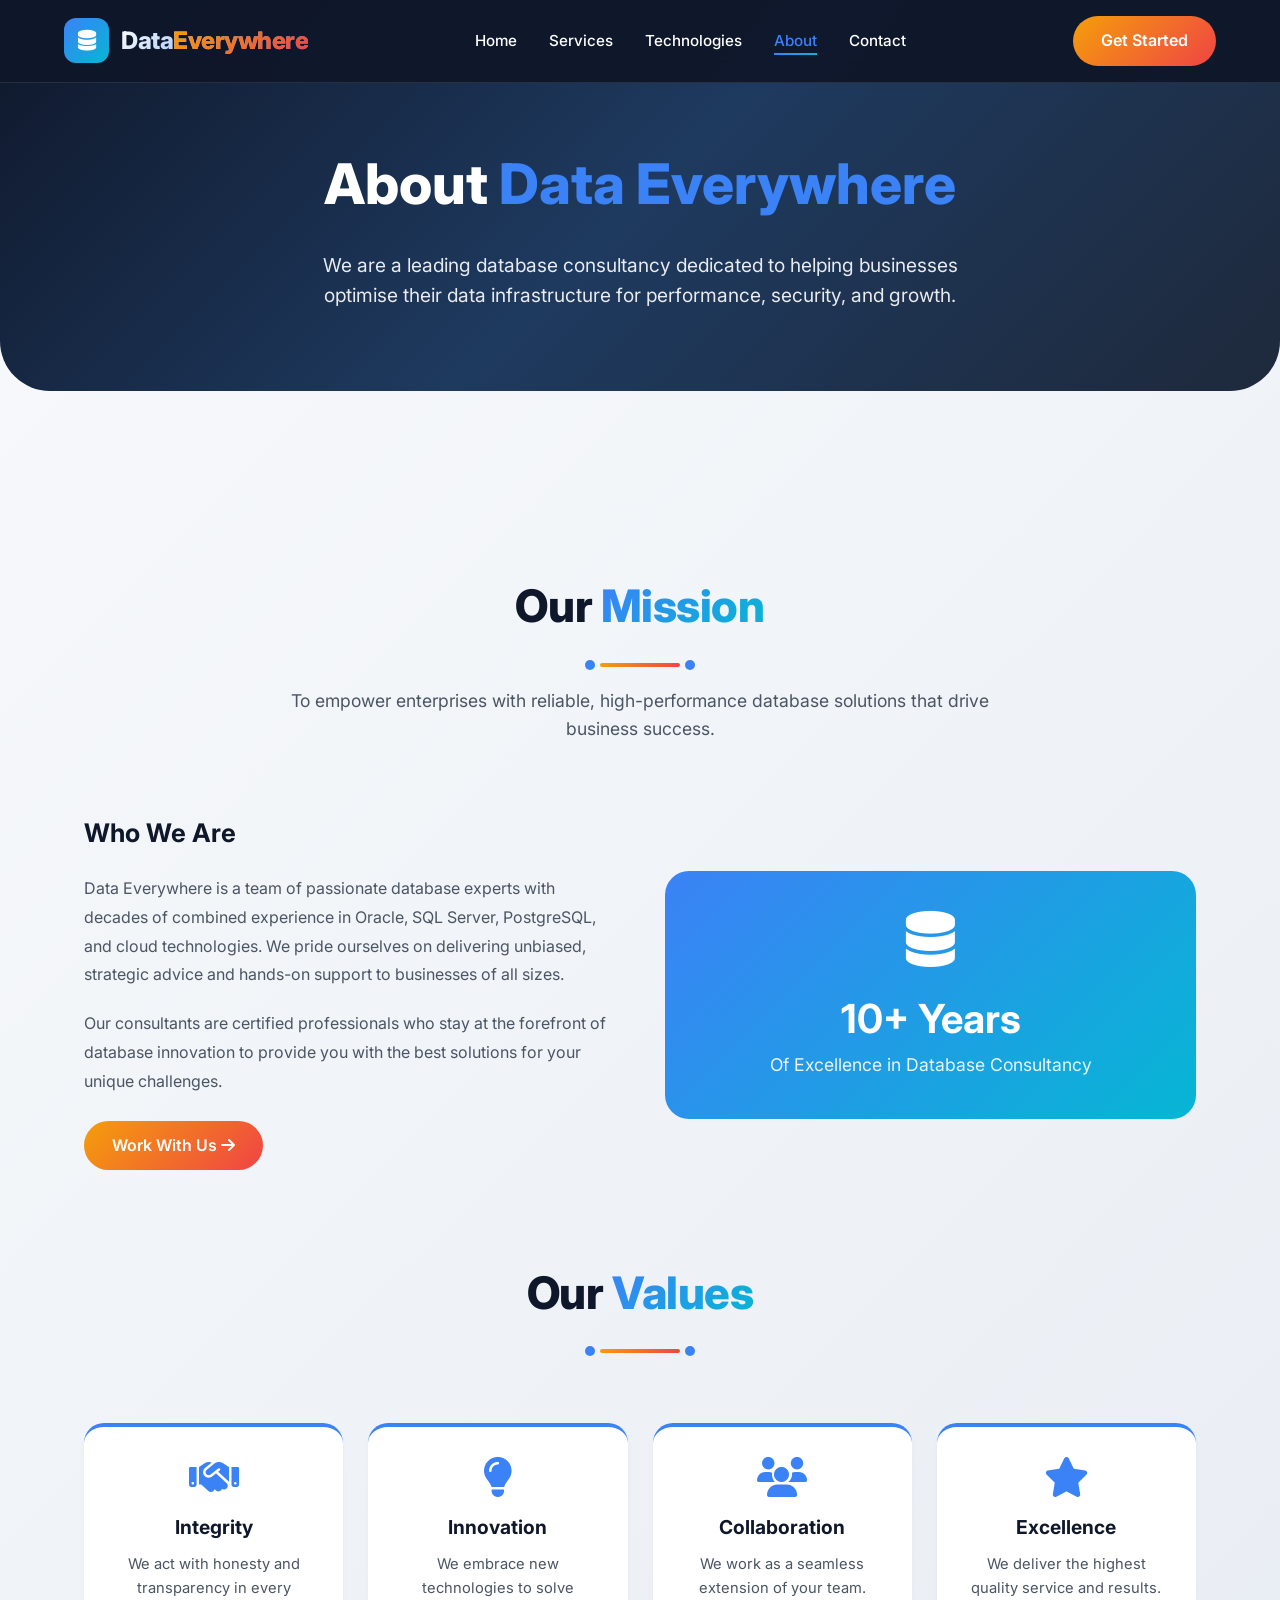
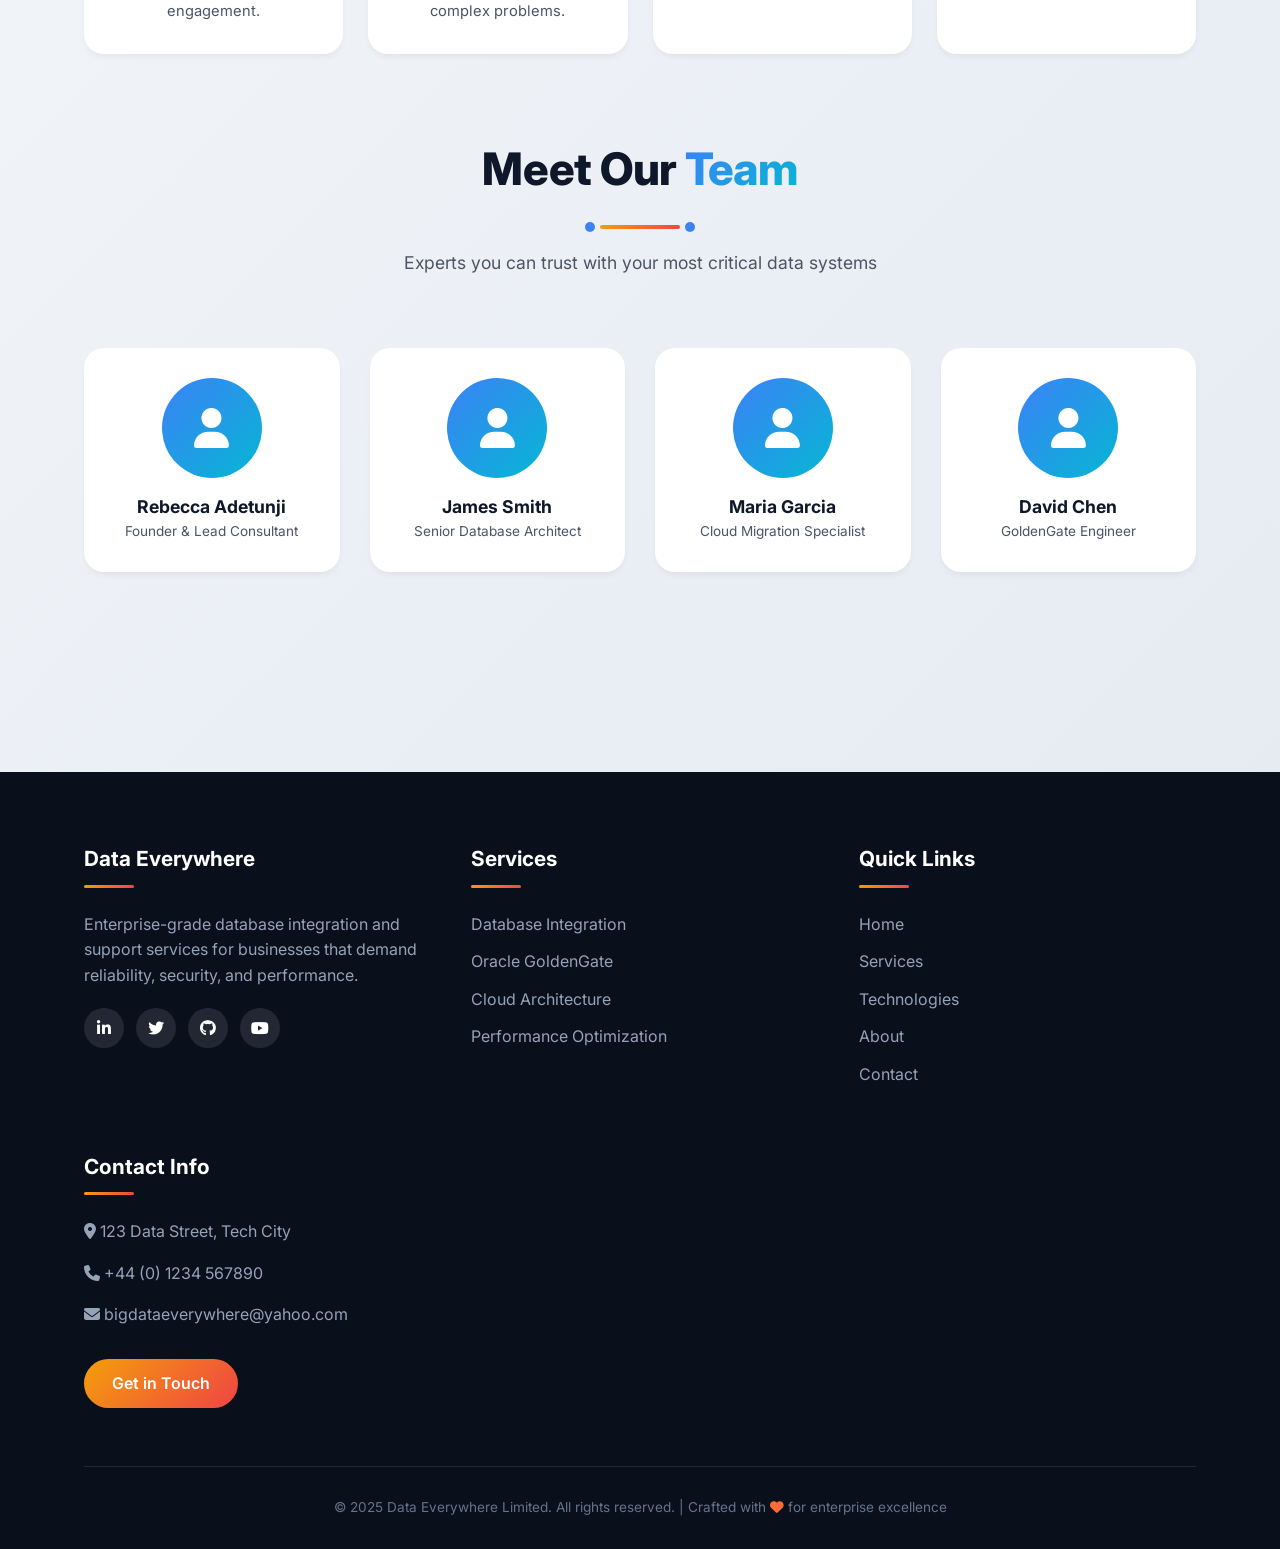
==== commit c416f385: "removed additional about" ====
--- a/about.html
+++ b/about.html
@@ -101,7 +101,6 @@
           <li><a href="services.html">Services</a></li>
           <li><a href="technologies.html">Technologies</a></li>
           <li><a href="about.html" class="active">About</a></li>
-          <li><a href="about.html">About</a></li> 
           <li><a href="contact.html">Contact</a></li>
         </ul>
       </nav>
